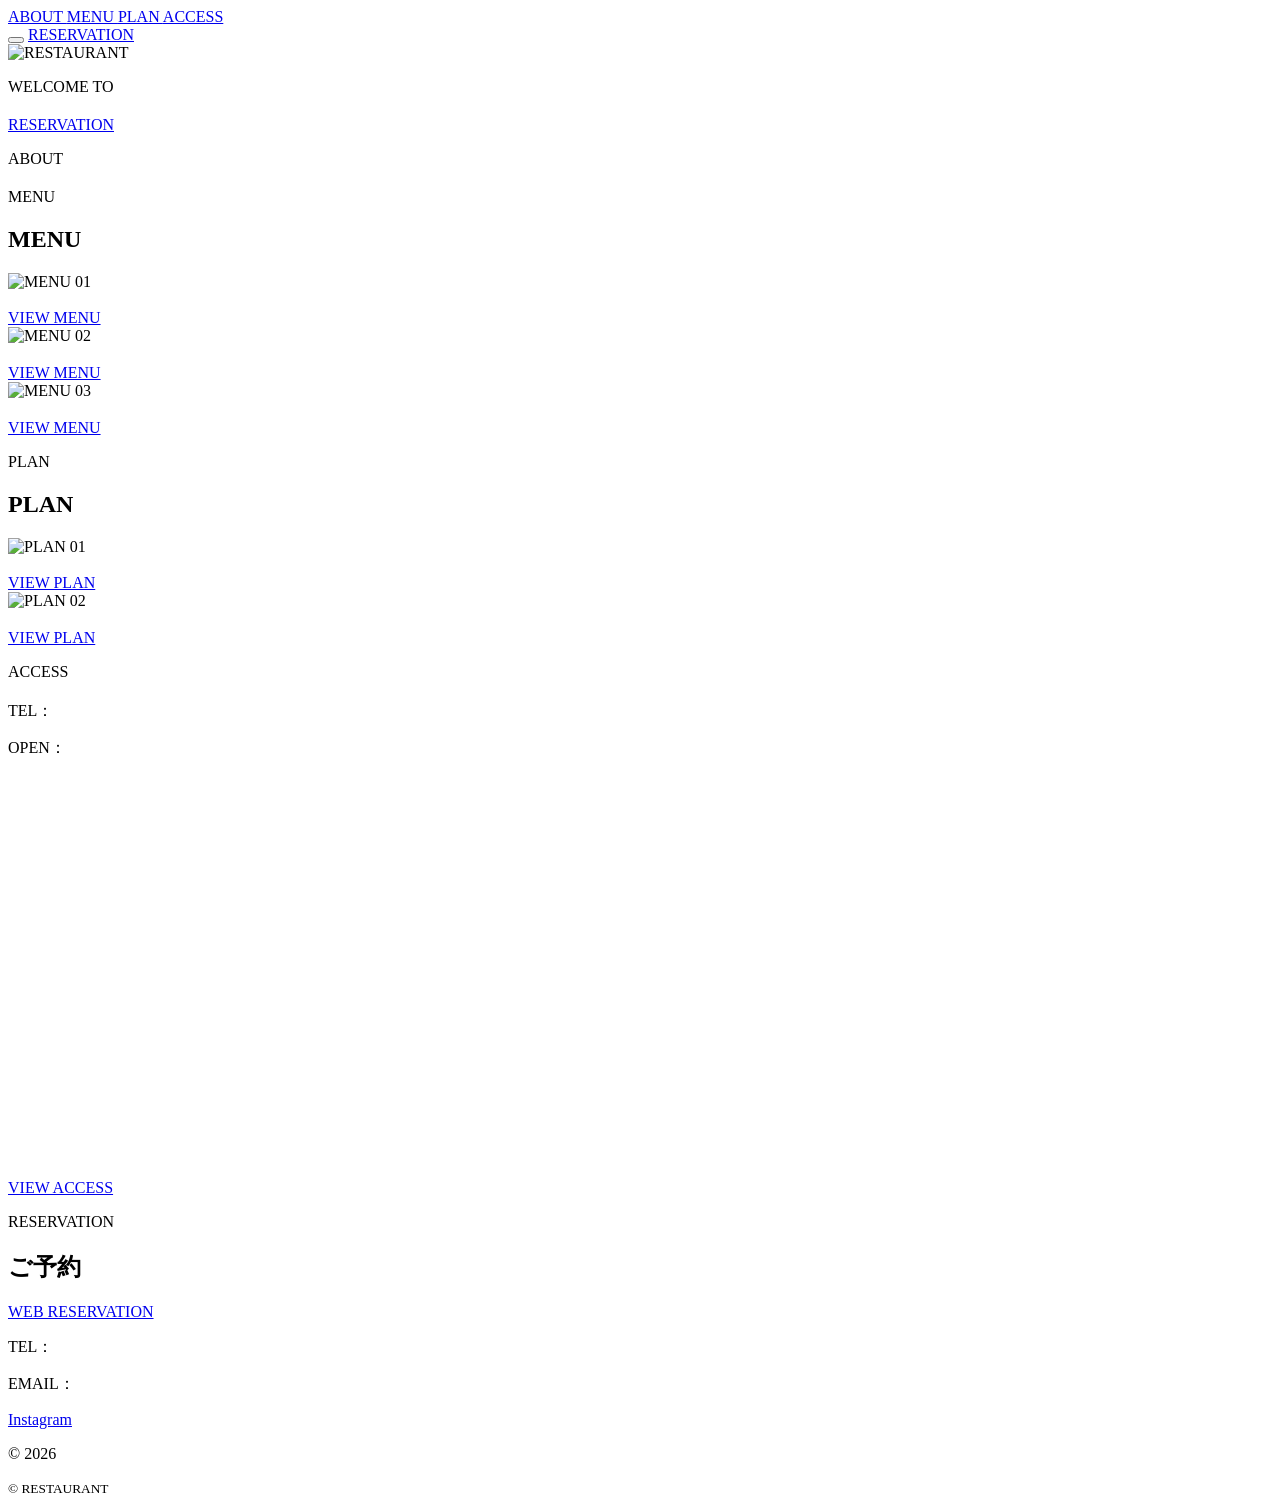
==== index.html @ 101c6581 "index.html を作成" ====
<!DOCTYPE html>
<html lang="ja">

<head>

  <meta charset="UTF-8">

  <meta
    name="viewport"
    content="width=device-width, initial-scale=1.0"
  >

  <title>RESTAURANT</title>

  <link rel="stylesheet" href="style.css">
  <link rel="icon" href="images/favicon.png">
  <link rel="apple-touch-icon" sizes="180x180" href="images/apple-touch-icon.png">
  
</head>


<body>


  <!-- HEADER -->

  <header>

    <div
      class="logo"
      data-site="restaurantName"
    ></div>


    <nav>

      <a href="#about">
        ABOUT
      </a>

      <a href="menu.html">
        MENU
      </a>
      
      <a href="plan.html">
        PLAN
      </a>
      
      <a href="access.html">
        ACCESS
      </a>

    </nav>
<button
  class="menu-toggle"
  aria-label="メニューを開く"
>

  <span></span>

  <span></span>

  <span></span>

</button>

    <a
      href="#reservation"
      class="reservation-button"
    >
      RESERVATION
    </a>

  </header>


<!-- HERO -->

<section class="hero">

  <img
  class="hero-image"
  data-image="heroImage"
  alt="RESTAURANT"
>

  <div class="hero-overlay"></div>


  <div class="hero-content">

    <p>
      WELCOME TO
    </p>


    <h1
      data-site="restaurantName"
    ></h1>


    <p
      class="hero-catch"
      data-site="catchCopy"
    ></p>


    <a
      href="#reservation"
      class="hero-button"
    >
      RESERVATION
    </a>

  </div>

</section>



  <!-- ABOUT -->

  <section
    id="about"
    class="about"
  >

    <p class="section-subtitle">
      ABOUT
    </p>


    <h2
      data-site="restaurantName"
    ></h2>


    <p
      class="about-text"
      data-site="aboutText"
    ></p>

  </section>



  <!-- MENU -->

  <section
    id="menu"
    class="menu-section"
  >

    <p class="section-subtitle">
      MENU
    </p>


    <h2>
      MENU
    </h2>


    <div class="menu-grid">


      <div class="menu-card">

        <img
            class="menu-image"
            data-image="menuImage01"
            alt="MENU 01"
          >


        <h3
          data-site="menuName01"
        ></h3>
        
        <p
          data-site="menuDescription01"
        ></p>
        
        <span
          data-site="menuPrice01"
        ></span>

        <a href="menu.html#menu01" class="menu-more">
          VIEW MENU
        </a>

      </div>



      <div class="menu-card">

      <img
      class="menu-image"
      data-image="menuImage02"
      alt="MENU 02"
    >


       <!-- MENU 02 -->

      <h3
        data-site="menuName02"
      ></h3>
      
      <p
        data-site="menuDescription02"
      ></p>
      
      <span
        data-site="menuPrice02"
      ></span>

      <a href="menu.html#menu02" class="menu-more">
        VIEW MENU
      </a>

      </div>



      <div class="menu-card">

<img
  class="menu-image"
  data-image="menuImage03"
  alt="MENU 03"
>


        <!-- MENU 03 -->

        <h3
          data-site="menuName03"
        ></h3>
        
        <p
          data-site="menuDescription03"
        ></p>
        
        <span
          data-site="menuPrice03"
        ></span>
        
        <a href="menu.html#menu03" class="menu-more">
          VIEW MENU
        </a>
        
      </div>


    </div>


  </section>

<!-- PLAN -->

<section
  id="plan"
  class="plan-section"
>

  <p class="section-subtitle">
    PLAN
  </p>


  <h2>
    PLAN
  </h2>


  <div class="plan-grid">


    <div class="plan-card">

      <img class="plan-image"
          data-image="planImage01"
          alt="PLAN 01">


        <h3 data-site="planName01"></h3>
        <p data-site="planDescription01"></p>
        <span data-site="planPrice01"></span>

<a href="plan.html#plan01" class="menu-more">
  VIEW PLAN
</a>
    

    </div>



    <div class="plan-card">

      <img class="plan-image"
          data-image="planImage02"
          alt="PLAN 02">
          
          <h3 data-site="planName02"></h3>
          <p data-site="planDescription02"></p>
          <span data-site="planPrice02"></span>

<a href="plan.html#plan02" class="menu-more">
  VIEW PLAN
</a>

    </div>


  </div>

</section>

  <!-- ACCESS -->

  <section
    id="access"
    class="access"
  >

    <p class="section-subtitle">
      ACCESS
    </p>


    <h2
      data-site="restaurantName"
    ></h2>


    <p
      data-site="address"
    ></p>


<p>
  TEL：
  <a
    href="#"
    data-phone
  >
    <span data-site="phone"></span>
  </a>
</p>


    <p>
      OPEN：
      <span
        data-site="openHours"
      ></span>
    </p>

<p>
  <span data-site="closedDay"></span>
</p>

<div class="map">

 <iframe
  id="map"
  width="100%"
  height="400"
  style="border:0;"
  allowfullscreen=""
  loading="lazy"
></iframe>

<a href="access.html" class="menu-more">
  VIEW ACCESS
</a>

</div>


  </section>



  <!-- RESERVATION -->

  <section
    id="reservation"
    class="reservation"
  >

    <p>
      RESERVATION
    </p>


    <h2>
      ご予約
    </h2>


    <a
  href="#"
  class="reservation-button large"
  data-link="reservationUrl"
>
  WEB RESERVATION
</a>

  </section>



  <!-- FOOTER -->

<footer>

  <p data-site="restaurantName"></p>

  <p data-site="address"></p>

  <p>
    TEL：
    <a
      href="#"
      data-phone
    >
      <span data-site="phone"></span>
    </a>
  </p>

  <p>
    EMAIL：
    <a
      href="#"
      data-email
    >
      <span data-site="email"></span>
    </a>
  </p>

<p>
  <a
    href="#"
    data-link="instagram"
    target="_blank"
  >
    Instagram
  </a>
</p>

  <p>
    © 2026
    <span data-site="restaurantName"></span>
  </p>

</footer>


    <small>
      © RESTAURANT
    </small>

  </footer>



  <!-- JAVASCRIPT -->

  <script src="config.js"></script>

  <script src="script.js"></script>


</body>

</html>
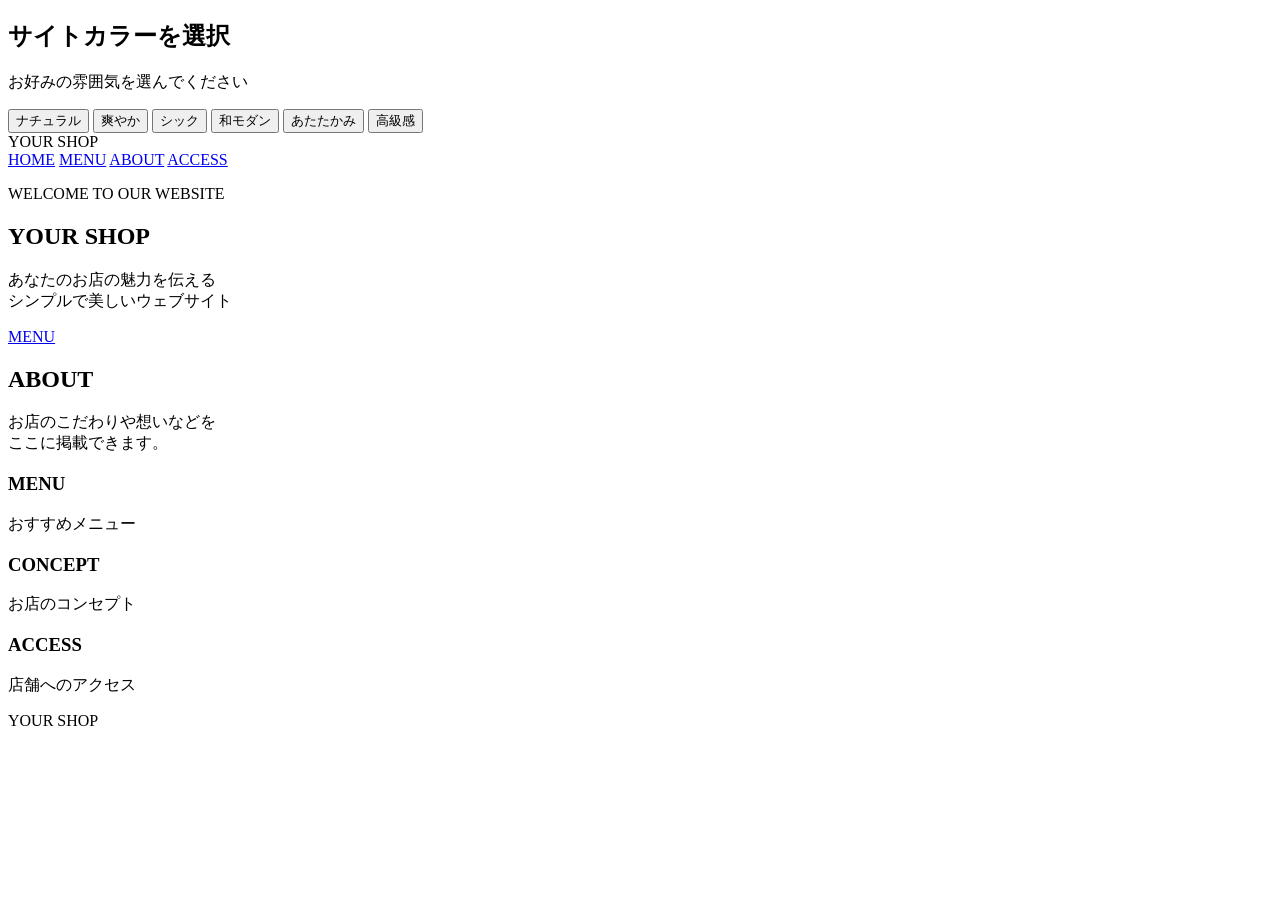
==== commit 4fa47362: "index.html を更新" ====
--- a/index.html
+++ b/index.html
@@ -2,479 +2,137 @@
 <html lang="ja">
 
 <head>
+  <meta charset="UTF-8">
+  <meta name="viewport" content="width=device-width, initial-scale=1.0">
 
-  <meta charset="UTF-8">
-
-  <meta
-    name="viewport"
-    content="width=device-width, initial-scale=1.0"
-  >
-
-  <title>RESTAURANT</title>
+  <title>カラー選択プレビュー</title>
 
   <link rel="stylesheet" href="style.css">
-  <link rel="icon" href="images/favicon.png">
-  <link rel="apple-touch-icon" sizes="180x180" href="images/apple-touch-icon.png">
-  
 </head>
-
 
 <body>
 
+  <!-- カラー選択 -->
+  <section class="color-selector">
 
-  <!-- HEADER -->
+    <h1>サイトカラーを選択</h1>
 
-  <header>
+    <p>お好みの雰囲気を選んでください</p>
 
-    <div
-      class="logo"
-      data-site="restaurantName"
-    ></div>
+    <div class="color-buttons">
 
+      <button data-color="natural">
+        ナチュラル
+      </button>
 
-    <nav>
+      <button data-color="fresh">
+        爽やか
+      </button>
 
-      <a href="#about">
-        ABOUT
-      </a>
+      <button data-color="chic">
+        シック
+      </button>
 
-      <a href="menu.html">
-        MENU
-      </a>
-      
-      <a href="plan.html">
-        PLAN
-      </a>
-      
-      <a href="access.html">
-        ACCESS
-      </a>
+      <button data-color="japanese">
+        和モダン
+      </button>
 
-    </nav>
-<button
-  class="menu-toggle"
-  aria-label="メニューを開く"
->
+      <button data-color="warm">
+        あたたかみ
+      </button>
 
-  <span></span>
+      <button data-color="luxury">
+        高級感
+      </button>
 
-  <span></span>
-
-  <span></span>
-
-</button>
-
-    <a
-      href="#reservation"
-      class="reservation-button"
-    >
-      RESERVATION
-    </a>
-
-  </header>
-
-
-<!-- HERO -->
-
-<section class="hero">
-
-  <img
-  class="hero-image"
-  data-image="heroImage"
-  alt="RESTAURANT"
->
-
-  <div class="hero-overlay"></div>
-
-
-  <div class="hero-content">
-
-    <p>
-      WELCOME TO
-    </p>
-
-
-    <h1
-      data-site="restaurantName"
-    ></h1>
-
-
-    <p
-      class="hero-catch"
-      data-site="catchCopy"
-    ></p>
-
-
-    <a
-      href="#reservation"
-      class="hero-button"
-    >
-      RESERVATION
-    </a>
-
-  </div>
-
-</section>
-
-
-
-  <!-- ABOUT -->
-
-  <section
-    id="about"
-    class="about"
-  >
-
-    <p class="section-subtitle">
-      ABOUT
-    </p>
-
-
-    <h2
-      data-site="restaurantName"
-    ></h2>
-
-
-    <p
-      class="about-text"
-      data-site="aboutText"
-    ></p>
+    </div>
 
   </section>
 
 
+  <!-- サイトプレビュー -->
+  <main class="preview">
 
-  <!-- MENU -->
+    <header class="site-header">
+      <div class="site-logo">
+        YOUR SHOP
+      </div>
 
-  <section
-    id="menu"
-    class="menu-section"
-  >
-
-    <p class="section-subtitle">
-      MENU
-    </p>
+      <nav>
+        <a href="#">HOME</a>
+        <a href="#">MENU</a>
+        <a href="#">ABOUT</a>
+        <a href="#">ACCESS</a>
+      </nav>
+    </header>
 
 
-    <h2>
-      MENU
-    </h2>
+    <section class="hero">
 
+      <div class="hero-content">
 
-    <div class="menu-grid">
+        <p class="hero-subtitle">
+          WELCOME TO OUR WEBSITE
+        </p>
 
+        <h2>
+          YOUR SHOP
+        </h2>
 
-      <div class="menu-card">
+        <p>
+          あなたのお店の魅力を伝える<br>
+          シンプルで美しいウェブサイト
+        </p>
 
-        <img
-            class="menu-image"
-            data-image="menuImage01"
-            alt="MENU 01"
-          >
-
-
-        <h3
-          data-site="menuName01"
-        ></h3>
-        
-        <p
-          data-site="menuDescription01"
-        ></p>
-        
-        <span
-          data-site="menuPrice01"
-        ></span>
-
-        <a href="menu.html#menu01" class="menu-more">
-          VIEW MENU
+        <a href="#" class="button">
+          MENU
         </a>
 
       </div>
 
+    </section>
 
 
-      <div class="menu-card">
+    <section class="contents">
 
-      <img
-      class="menu-image"
-      data-image="menuImage02"
-      alt="MENU 02"
-    >
+      <h2>ABOUT</h2>
+
+      <p>
+        お店のこだわりや想いなどを<br>
+        ここに掲載できます。
+      </p>
 
 
-       <!-- MENU 02 -->
+      <div class="sample-cards">
 
-      <h3
-        data-site="menuName02"
-      ></h3>
-      
-      <p
-        data-site="menuDescription02"
-      ></p>
-      
-      <span
-        data-site="menuPrice02"
-      ></span>
+        <div class="card">
+          <h3>MENU</h3>
+          <p>おすすめメニュー</p>
+        </div>
 
-      <a href="menu.html#menu02" class="menu-more">
-        VIEW MENU
-      </a>
+        <div class="card">
+          <h3>CONCEPT</h3>
+          <p>お店のコンセプト</p>
+        </div>
+
+        <div class="card">
+          <h3>ACCESS</h3>
+          <p>店舗へのアクセス</p>
+        </div>
 
       </div>
 
+    </section>
 
 
-      <div class="menu-card">
+    <footer>
+      <p>YOUR SHOP</p>
+    </footer>
 
-<img
-  class="menu-image"
-  data-image="menuImage03"
-  alt="MENU 03"
->
+  </main>
 
 
-        <!-- MENU 03 -->
-
-        <h3
-          data-site="menuName03"
-        ></h3>
-        
-        <p
-          data-site="menuDescription03"
-        ></p>
-        
-        <span
-          data-site="menuPrice03"
-        ></span>
-        
-        <a href="menu.html#menu03" class="menu-more">
-          VIEW MENU
-        </a>
-        
-      </div>
-
-
-    </div>
-
-
-  </section>
-
-<!-- PLAN -->
-
-<section
-  id="plan"
-  class="plan-section"
->
-
-  <p class="section-subtitle">
-    PLAN
-  </p>
-
-
-  <h2>
-    PLAN
-  </h2>
-
-
-  <div class="plan-grid">
-
-
-    <div class="plan-card">
-
-      <img class="plan-image"
-          data-image="planImage01"
-          alt="PLAN 01">
-
-
-        <h3 data-site="planName01"></h3>
-        <p data-site="planDescription01"></p>
-        <span data-site="planPrice01"></span>
-
-<a href="plan.html#plan01" class="menu-more">
-  VIEW PLAN
-</a>
-    
-
-    </div>
-
-
-
-    <div class="plan-card">
-
-      <img class="plan-image"
-          data-image="planImage02"
-          alt="PLAN 02">
-          
-          <h3 data-site="planName02"></h3>
-          <p data-site="planDescription02"></p>
-          <span data-site="planPrice02"></span>
-
-<a href="plan.html#plan02" class="menu-more">
-  VIEW PLAN
-</a>
-
-    </div>
-
-
-  </div>
-
-</section>
-
-  <!-- ACCESS -->
-
-  <section
-    id="access"
-    class="access"
-  >
-
-    <p class="section-subtitle">
-      ACCESS
-    </p>
-
-
-    <h2
-      data-site="restaurantName"
-    ></h2>
-
-
-    <p
-      data-site="address"
-    ></p>
-
-
-<p>
-  TEL：
-  <a
-    href="#"
-    data-phone
-  >
-    <span data-site="phone"></span>
-  </a>
-</p>
-
-
-    <p>
-      OPEN：
-      <span
-        data-site="openHours"
-      ></span>
-    </p>
-
-<p>
-  <span data-site="closedDay"></span>
-</p>
-
-<div class="map">
-
- <iframe
-  id="map"
-  width="100%"
-  height="400"
-  style="border:0;"
-  allowfullscreen=""
-  loading="lazy"
-></iframe>
-
-<a href="access.html" class="menu-more">
-  VIEW ACCESS
-</a>
-
-</div>
-
-
-  </section>
-
-
-
-  <!-- RESERVATION -->
-
-  <section
-    id="reservation"
-    class="reservation"
-  >
-
-    <p>
-      RESERVATION
-    </p>
-
-
-    <h2>
-      ご予約
-    </h2>
-
-
-    <a
-  href="#"
-  class="reservation-button large"
-  data-link="reservationUrl"
->
-  WEB RESERVATION
-</a>
-
-  </section>
-
-
-
-  <!-- FOOTER -->
-
-<footer>
-
-  <p data-site="restaurantName"></p>
-
-  <p data-site="address"></p>
-
-  <p>
-    TEL：
-    <a
-      href="#"
-      data-phone
-    >
-      <span data-site="phone"></span>
-    </a>
-  </p>
-
-  <p>
-    EMAIL：
-    <a
-      href="#"
-      data-email
-    >
-      <span data-site="email"></span>
-    </a>
-  </p>
-
-<p>
-  <a
-    href="#"
-    data-link="instagram"
-    target="_blank"
-  >
-    Instagram
-  </a>
-</p>
-
-  <p>
-    © 2026
-    <span data-site="restaurantName"></span>
-  </p>
-
-</footer>
-
-
-    <small>
-      © RESTAURANT
-    </small>
-
-  </footer>
-
-
-
-  <!-- JAVASCRIPT -->
-
-  <script src="config.js"></script>
-
   <script src="script.js"></script>
-
 
 </body>
 
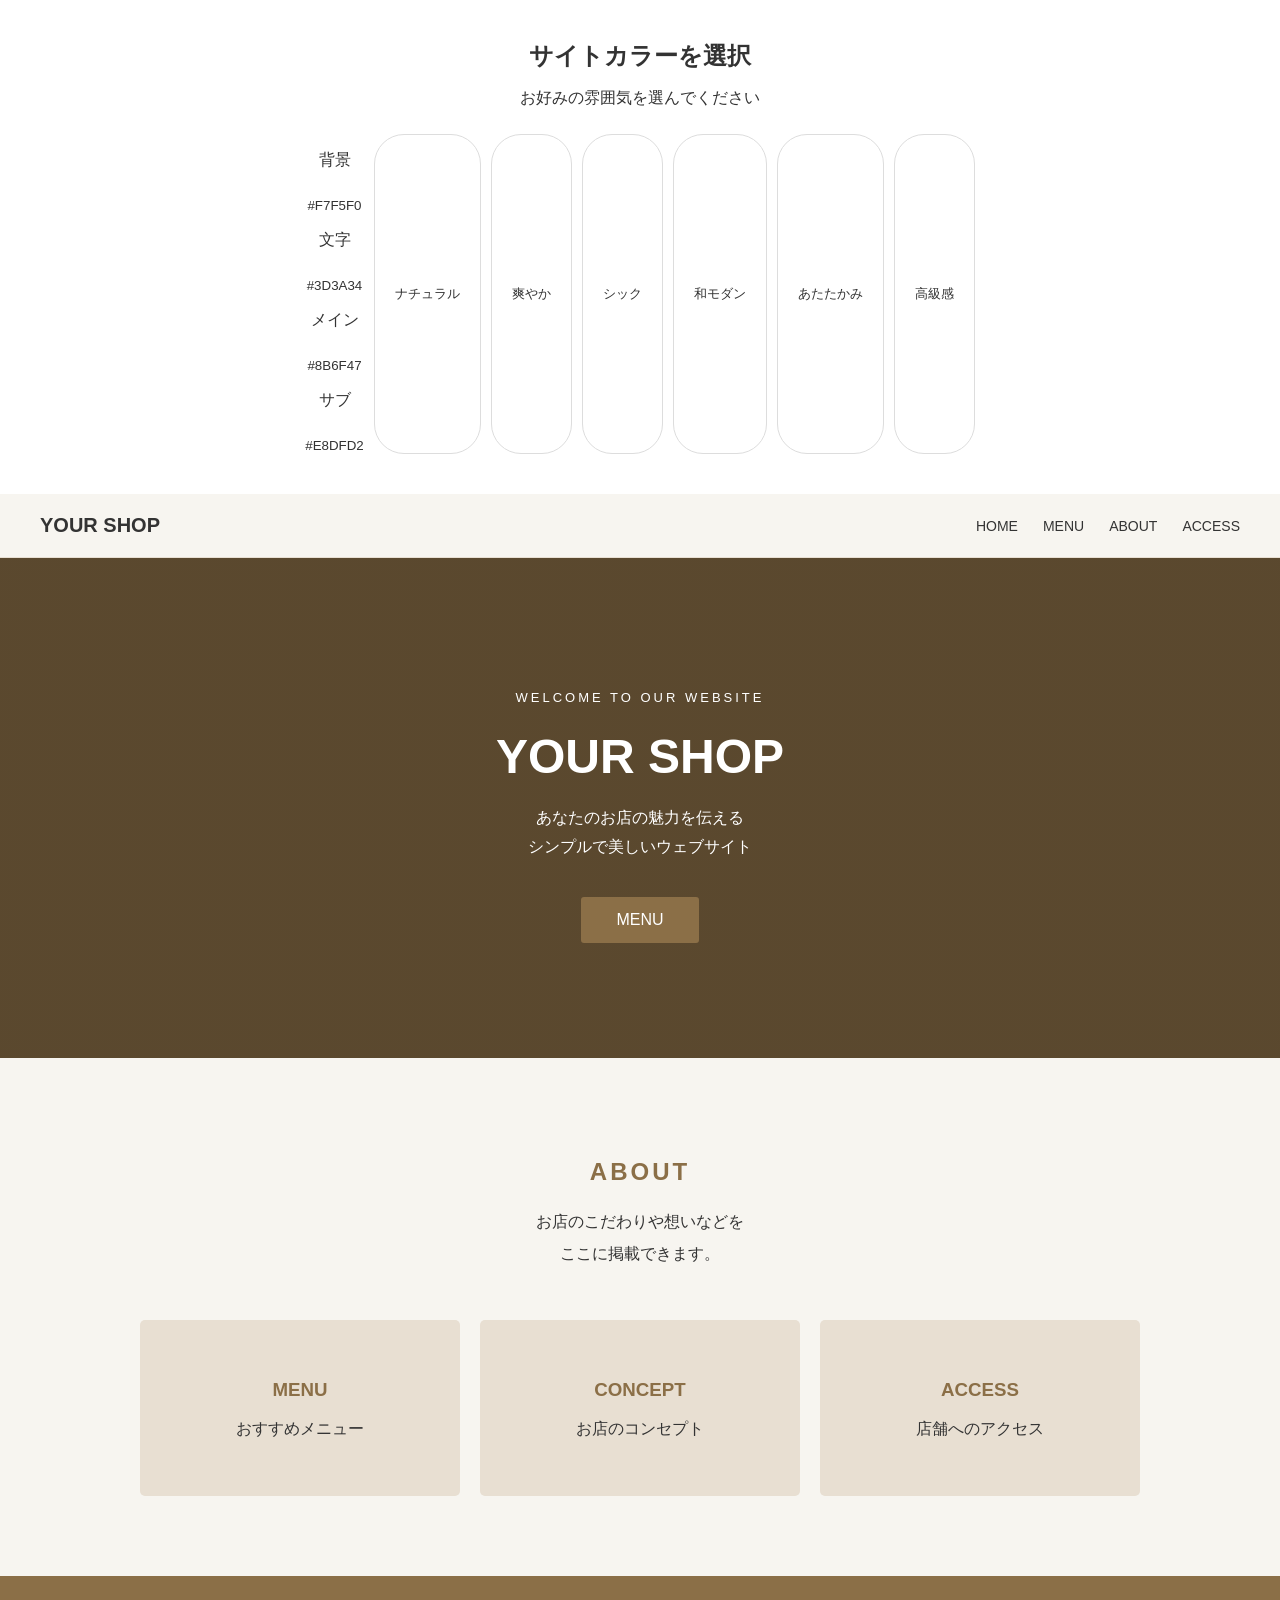
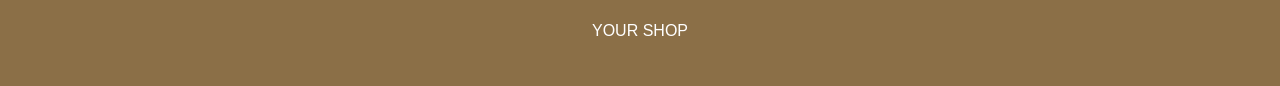
==== commit 6b138eb1: "index.html を更新" ====
--- a/index.html
+++ b/index.html
@@ -20,6 +20,34 @@
     <p>お好みの雰囲気を選んでください</p>
 
     <div class="color-buttons">
+
+<div class="color-preview">
+
+  <div class="color-sample">
+    <span></span>
+    <p>背景</p>
+    <small>#F7F5F0</small>
+  </div>
+
+  <div class="color-sample">
+    <span></span>
+    <p>文字</p>
+    <small>#3D3A34</small>
+  </div>
+
+  <div class="color-sample">
+    <span></span>
+    <p>メイン</p>
+    <small>#8B6F47</small>
+  </div>
+
+  <div class="color-sample">
+    <span></span>
+    <p>サブ</p>
+    <small>#E8DFD2</small>
+  </div>
+
+</div>
 
       <button data-color="natural">
         ナチュラル
--- a/style.css
+++ b/style.css
@@ -0,0 +1,277 @@
+/* =========================
+   基本設定
+========================= */
+
+:root {
+  --bg-color: #f7f5f0;
+  --text-color: #333333;
+  --accent-color: #8b6f47;
+  --accent-light: #e8dfd2;
+}
+
+* {
+  box-sizing: border-box;
+}
+
+body {
+  margin: 0;
+  font-family:
+    "Noto Sans JP",
+    sans-serif;
+
+  background: var(--bg-color);
+  color: var(--text-color);
+}
+
+
+/* =========================
+   カラー選択エリア
+========================= */
+
+.color-selector {
+  padding: 40px 20px;
+  text-align: center;
+  background: #ffffff;
+}
+
+.color-selector h1 {
+  margin: 0 0 10px;
+  font-size: 24px;
+}
+
+.color-selector p {
+  margin-bottom: 25px;
+}
+
+
+/* カラーボタン */
+
+.color-buttons {
+  display: flex;
+  justify-content: center;
+  flex-wrap: wrap;
+  gap: 10px;
+}
+
+.color-buttons button {
+  border: 1px solid #ddd;
+  background: #fff;
+  color: #333;
+
+  padding: 12px 20px;
+
+  border-radius: 30px;
+
+  cursor: pointer;
+
+  transition: 0.3s;
+}
+
+.color-buttons button:hover {
+  background: var(--accent-light);
+}
+
+
+/* =========================
+   サイトプレビュー
+========================= */
+
+.preview {
+  background: var(--bg-color);
+  color: var(--text-color);
+}
+
+
+/* =========================
+   ヘッダー
+========================= */
+
+.site-header {
+  display: flex;
+  justify-content: space-between;
+  align-items: center;
+
+  padding: 20px 40px;
+
+  background: var(--bg-color);
+
+  border-bottom: 1px solid var(--accent-light);
+}
+
+.site-logo {
+  font-size: 20px;
+  font-weight: bold;
+}
+
+.site-header nav {
+  display: flex;
+  gap: 25px;
+}
+
+.site-header nav a {
+  color: var(--text-color);
+  text-decoration: none;
+  font-size: 14px;
+}
+
+
+/* =========================
+   メインビジュアル
+========================= */
+
+.hero {
+  min-height: 500px;
+
+  display: flex;
+  justify-content: center;
+  align-items: center;
+
+  text-align: center;
+
+  background:
+    linear-gradient(
+      rgba(0, 0, 0, 0.35),
+      rgba(0, 0, 0, 0.35)
+    ),
+    var(--accent-color);
+
+  color: #ffffff;
+}
+
+.hero-content {
+  padding: 40px 20px;
+}
+
+.hero-subtitle {
+  letter-spacing: 3px;
+  font-size: 13px;
+}
+
+.hero h2 {
+  font-size: 48px;
+  margin: 20px 0;
+}
+
+.hero p {
+  line-height: 1.8;
+}
+
+
+/* =========================
+   ボタン
+========================= */
+
+.button {
+  display: inline-block;
+
+  margin-top: 20px;
+
+  padding: 14px 35px;
+
+  background: var(--accent-color);
+
+  color: #ffffff;
+
+  text-decoration: none;
+
+  border-radius: 3px;
+}
+
+
+/* =========================
+   コンテンツ
+========================= */
+
+.contents {
+  padding: 80px 20px;
+
+  text-align: center;
+
+  background: var(--bg-color);
+}
+
+.contents h2 {
+  color: var(--accent-color);
+
+  letter-spacing: 3px;
+}
+
+.contents > p {
+  line-height: 2;
+}
+
+
+/* カード */
+
+.sample-cards {
+  max-width: 1000px;
+
+  margin: 50px auto 0;
+
+  display: grid;
+
+  grid-template-columns:
+    repeat(3, 1fr);
+
+  gap: 20px;
+}
+
+.card {
+  padding: 40px 20px;
+
+  background: var(--accent-light);
+
+  border-radius: 5px;
+}
+
+.card h3 {
+  color: var(--accent-color);
+}
+
+
+/* =========================
+   フッター
+========================= */
+
+footer {
+  padding: 30px;
+
+  text-align: center;
+
+  background: var(--accent-color);
+
+  color: #ffffff;
+}
+
+
+/* =========================
+   スマホ
+========================= */
+
+@media (max-width: 700px) {
+
+  .site-header {
+    padding: 20px;
+
+    flex-direction: column;
+
+    gap: 15px;
+  }
+
+  .site-header nav {
+    gap: 15px;
+  }
+
+  .hero {
+    min-height: 400px;
+  }
+
+  .hero h2 {
+    font-size: 36px;
+  }
+
+  .sample-cards {
+    grid-template-columns: 1fr;
+  }
+
+}
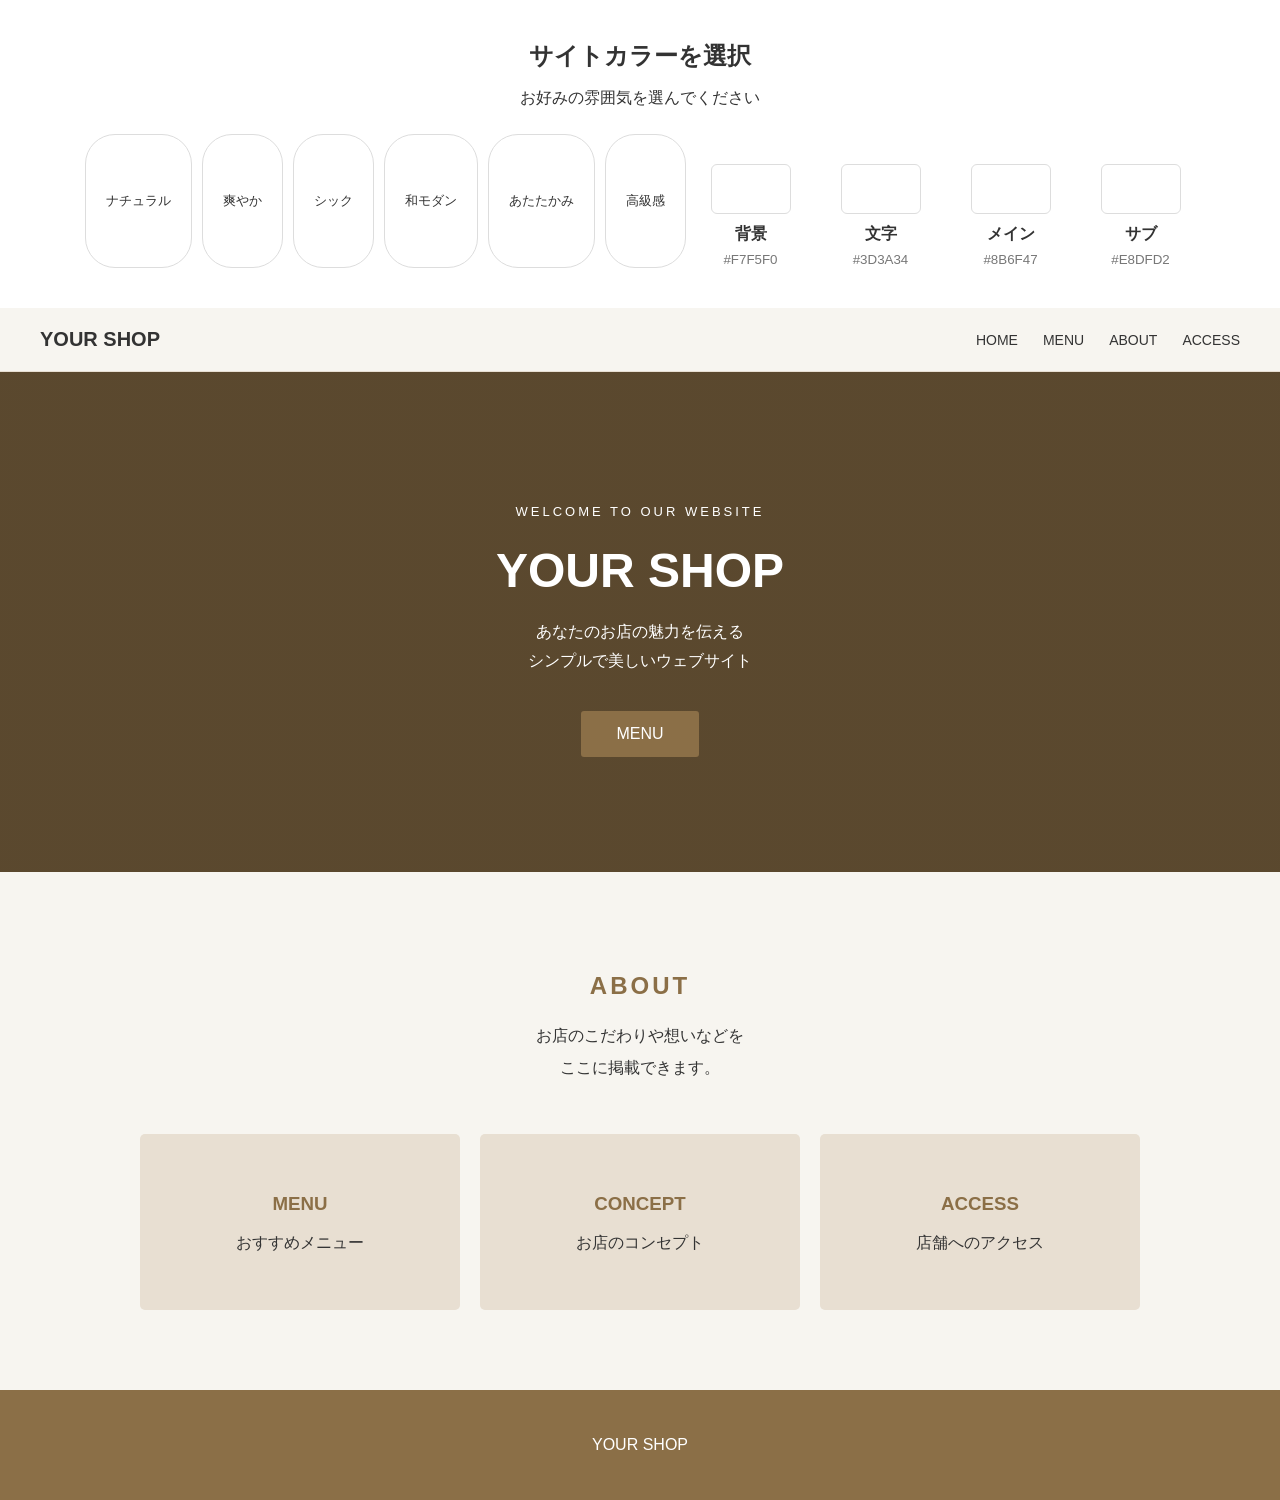
==== commit b79945be: "index.html を更新" ====
--- a/index.html
+++ b/index.html
@@ -20,6 +20,32 @@
     <p>お好みの雰囲気を選んでください</p>
 
     <div class="color-buttons">
+
+
+
+      <button data-color="natural">
+        ナチュラル
+      </button>
+
+      <button data-color="fresh">
+        爽やか
+      </button>
+
+      <button data-color="chic">
+        シック
+      </button>
+
+      <button data-color="japanese">
+        和モダン
+      </button>
+
+      <button data-color="warm">
+        あたたかみ
+      </button>
+
+      <button data-color="luxury">
+        高級感
+      </button>
 
 <div class="color-preview">
 
@@ -48,30 +74,6 @@
   </div>
 
 </div>
-
-      <button data-color="natural">
-        ナチュラル
-      </button>
-
-      <button data-color="fresh">
-        爽やか
-      </button>
-
-      <button data-color="chic">
-        シック
-      </button>
-
-      <button data-color="japanese">
-        和モダン
-      </button>
-
-      <button data-color="warm">
-        あたたかみ
-      </button>
-
-      <button data-color="luxury">
-        高級感
-      </button>
 
     </div>
 
--- a/style.css
+++ b/style.css
@@ -273,5 +273,43 @@
   .sample-cards {
     grid-template-columns: 1fr;
   }
-
-}+  
+  }
+
+/* =========================
+   色見本
+========================= */
+
+.color-preview {
+  display: flex;
+  justify-content: center;
+  gap: 20px;
+  margin-top: 30px;
+  flex-wrap: wrap;
+}
+
+.color-sample {
+  width: 110px;
+  text-align: center;
+}
+
+.color-sample span {
+  display: block;
+  width: 80px;
+  height: 50px;
+  margin: 0 auto 10px;
+
+  border-radius: 6px;
+
+  border: 1px solid #ddd;
+}
+
+.color-sample p {
+  margin: 5px 0;
+  font-weight: bold;
+}
+
+.color-sample small {
+  color: #777;
+}
+
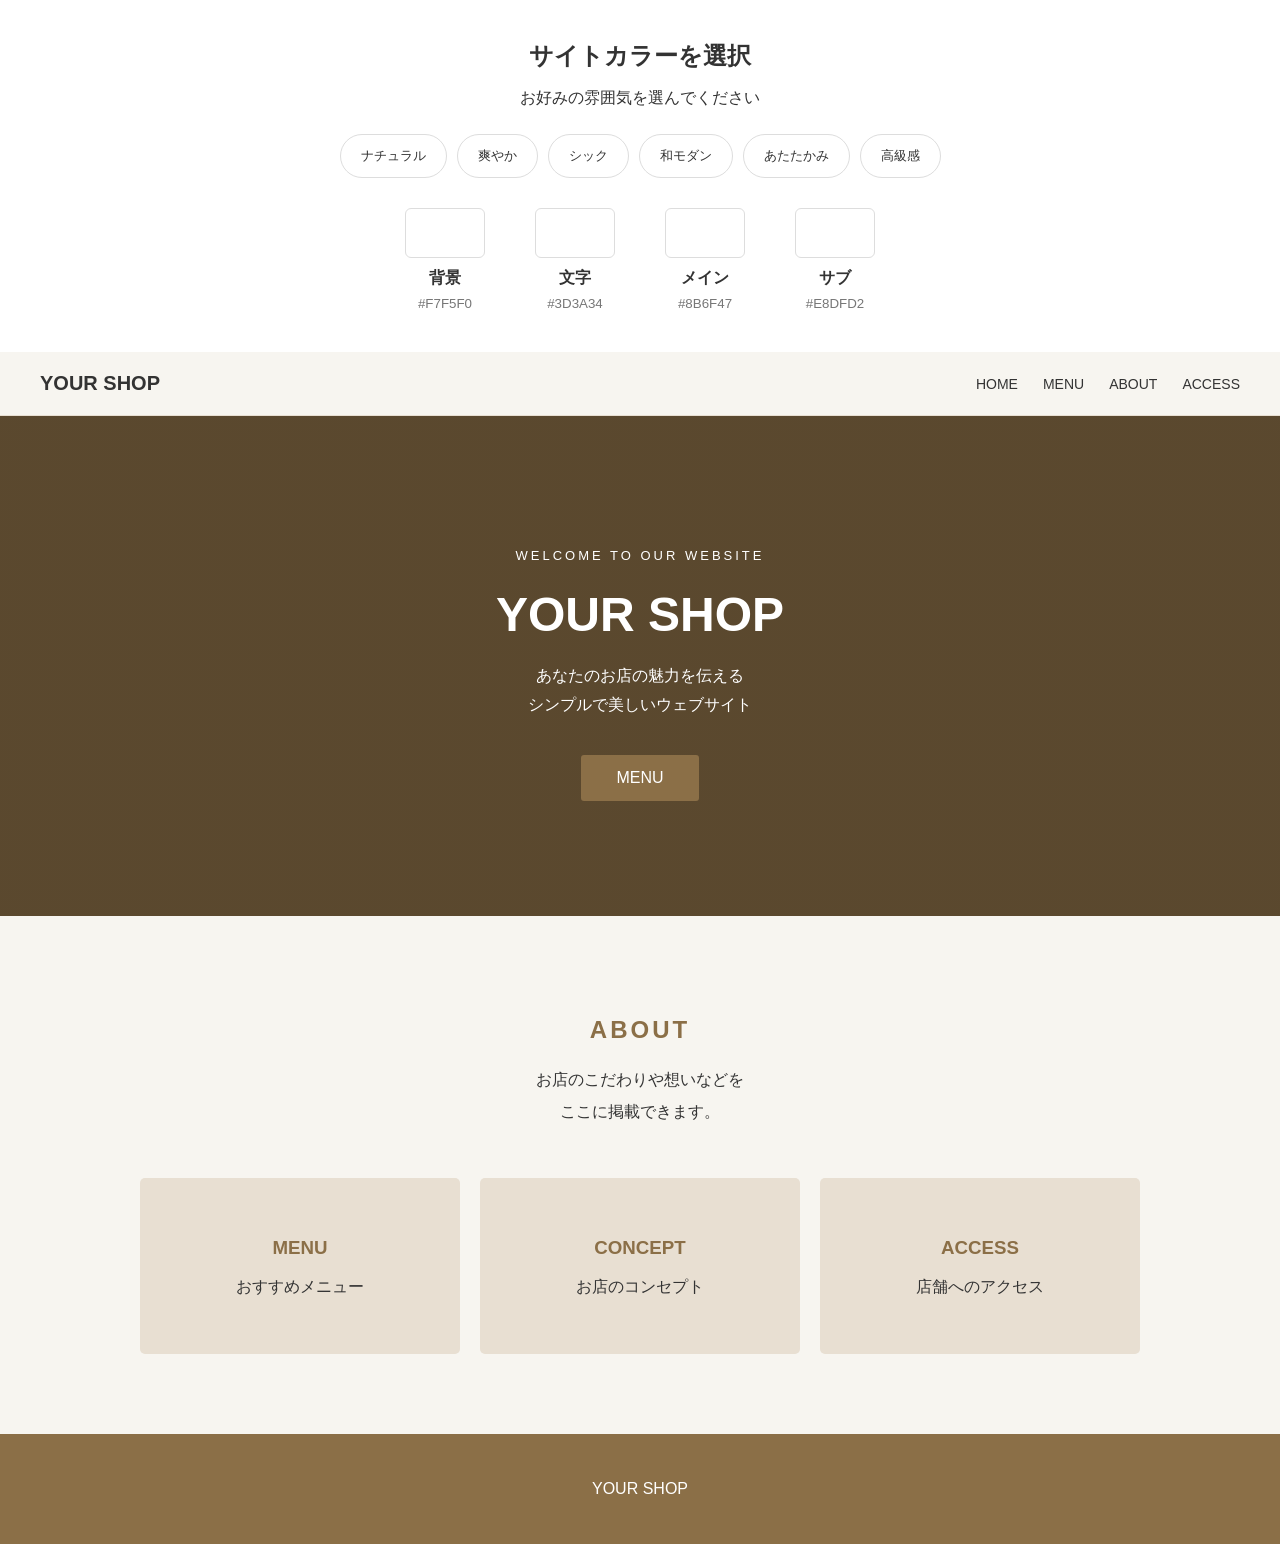
==== commit 05849daf: "index.html を更新" ====
--- a/index.html
+++ b/index.html
@@ -47,6 +47,8 @@
         高級感
       </button>
 
+</div>
+
 <div class="color-preview">
 
   <div class="color-sample">
@@ -73,7 +75,7 @@
     <small>#E8DFD2</small>
   </div>
 
-</div>
+
 
     </div>
 
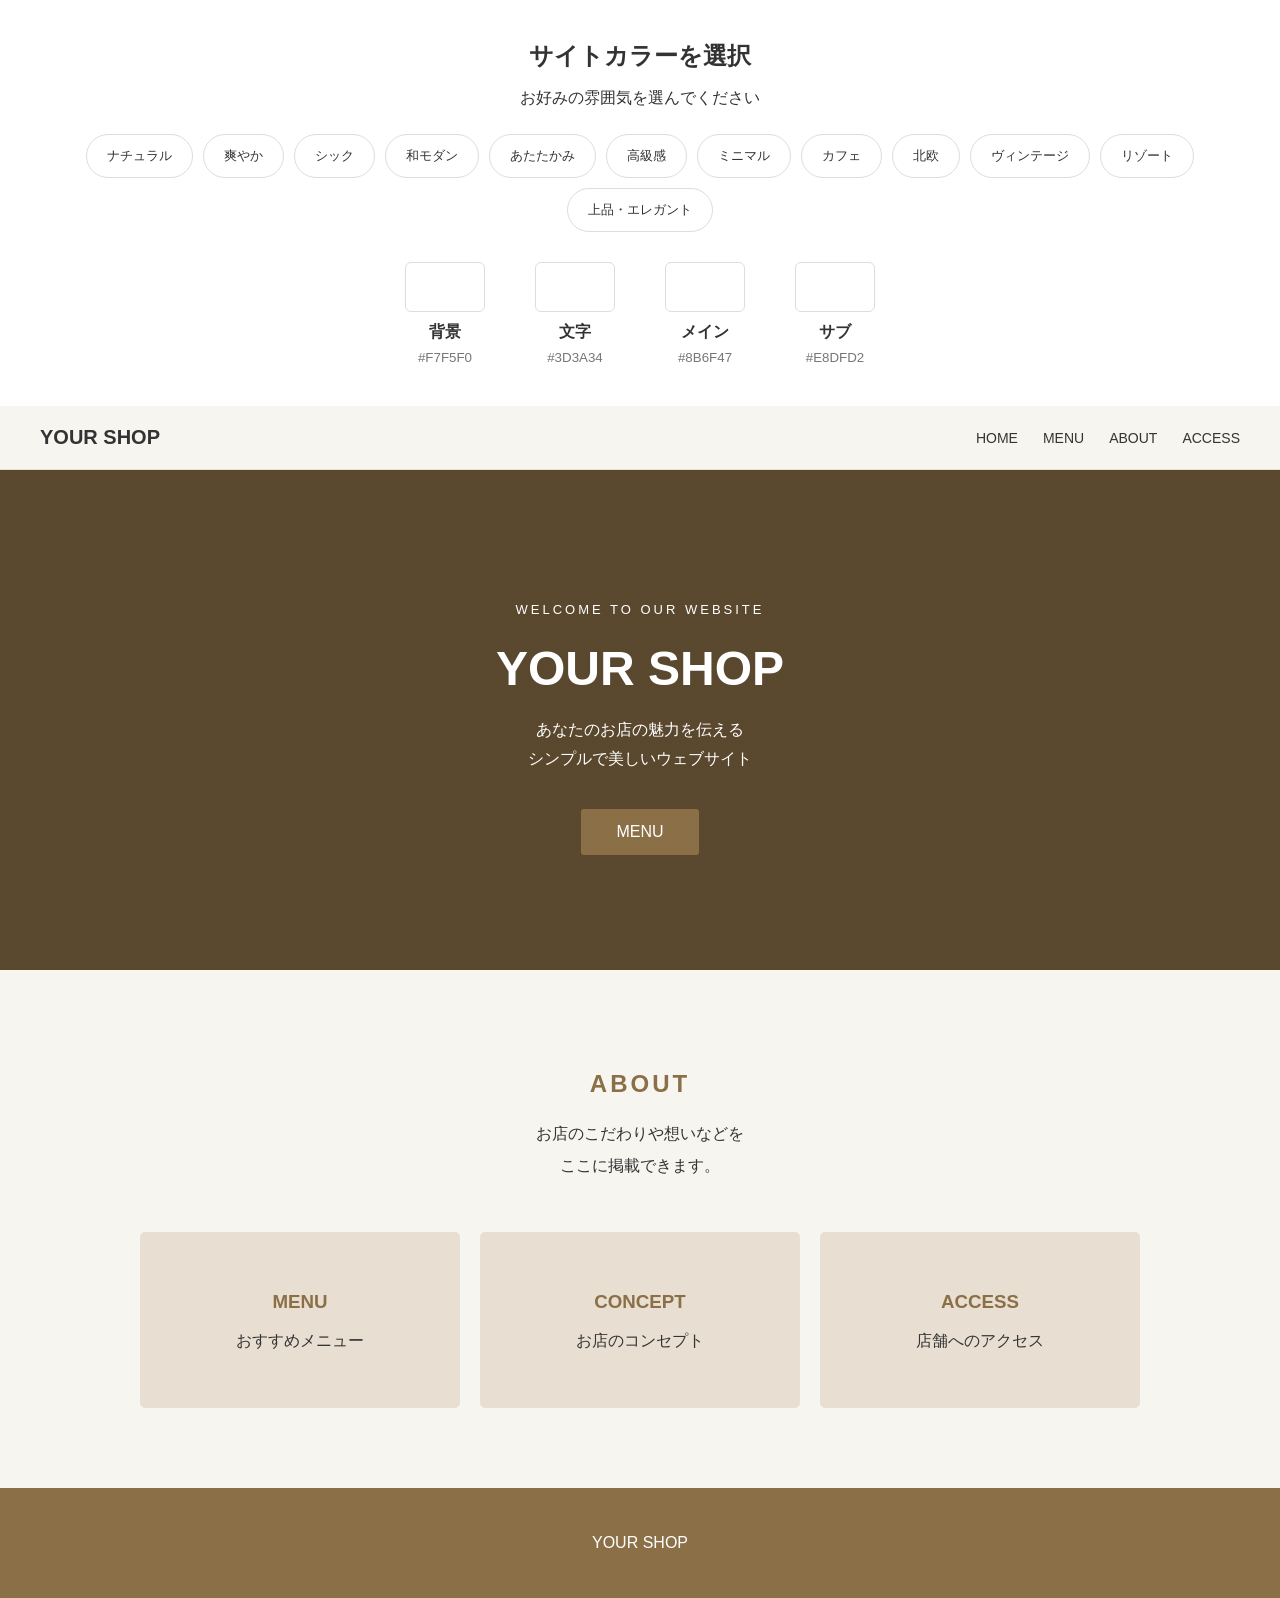
==== commit 76a00e87: "index.html を更新" ====
--- a/index.html
+++ b/index.html
@@ -46,6 +46,13 @@
       <button data-color="luxury">
         高級感
       </button>
+
+  <button data-color="minimal">ミニマル</button>
+  <button data-color="cafe">カフェ</button>
+  <button data-color="nordic">北欧</button>
+  <button data-color="vintage">ヴィンテージ</button>
+  <button data-color="resort">リゾート</button>
+  <button data-color="elegant">上品・エレガント</button>
 
 </div>
 
--- a/style.css
+++ b/style.css
@@ -313,3 +313,16 @@
   color: #777;
 }
 
+/* 選択中のカラー */
+
+.color-buttons button.selected {
+  background: var(--accent-color);
+  color: #ffffff;
+  border-color: var(--accent-color);
+  transform: translateY(-2px);
+  box-shadow: 0 4px 10px rgba(0, 0, 0, 0.15);
+}
+
+.color-buttons button.selected::before {
+  content: "✓ ";
+}
